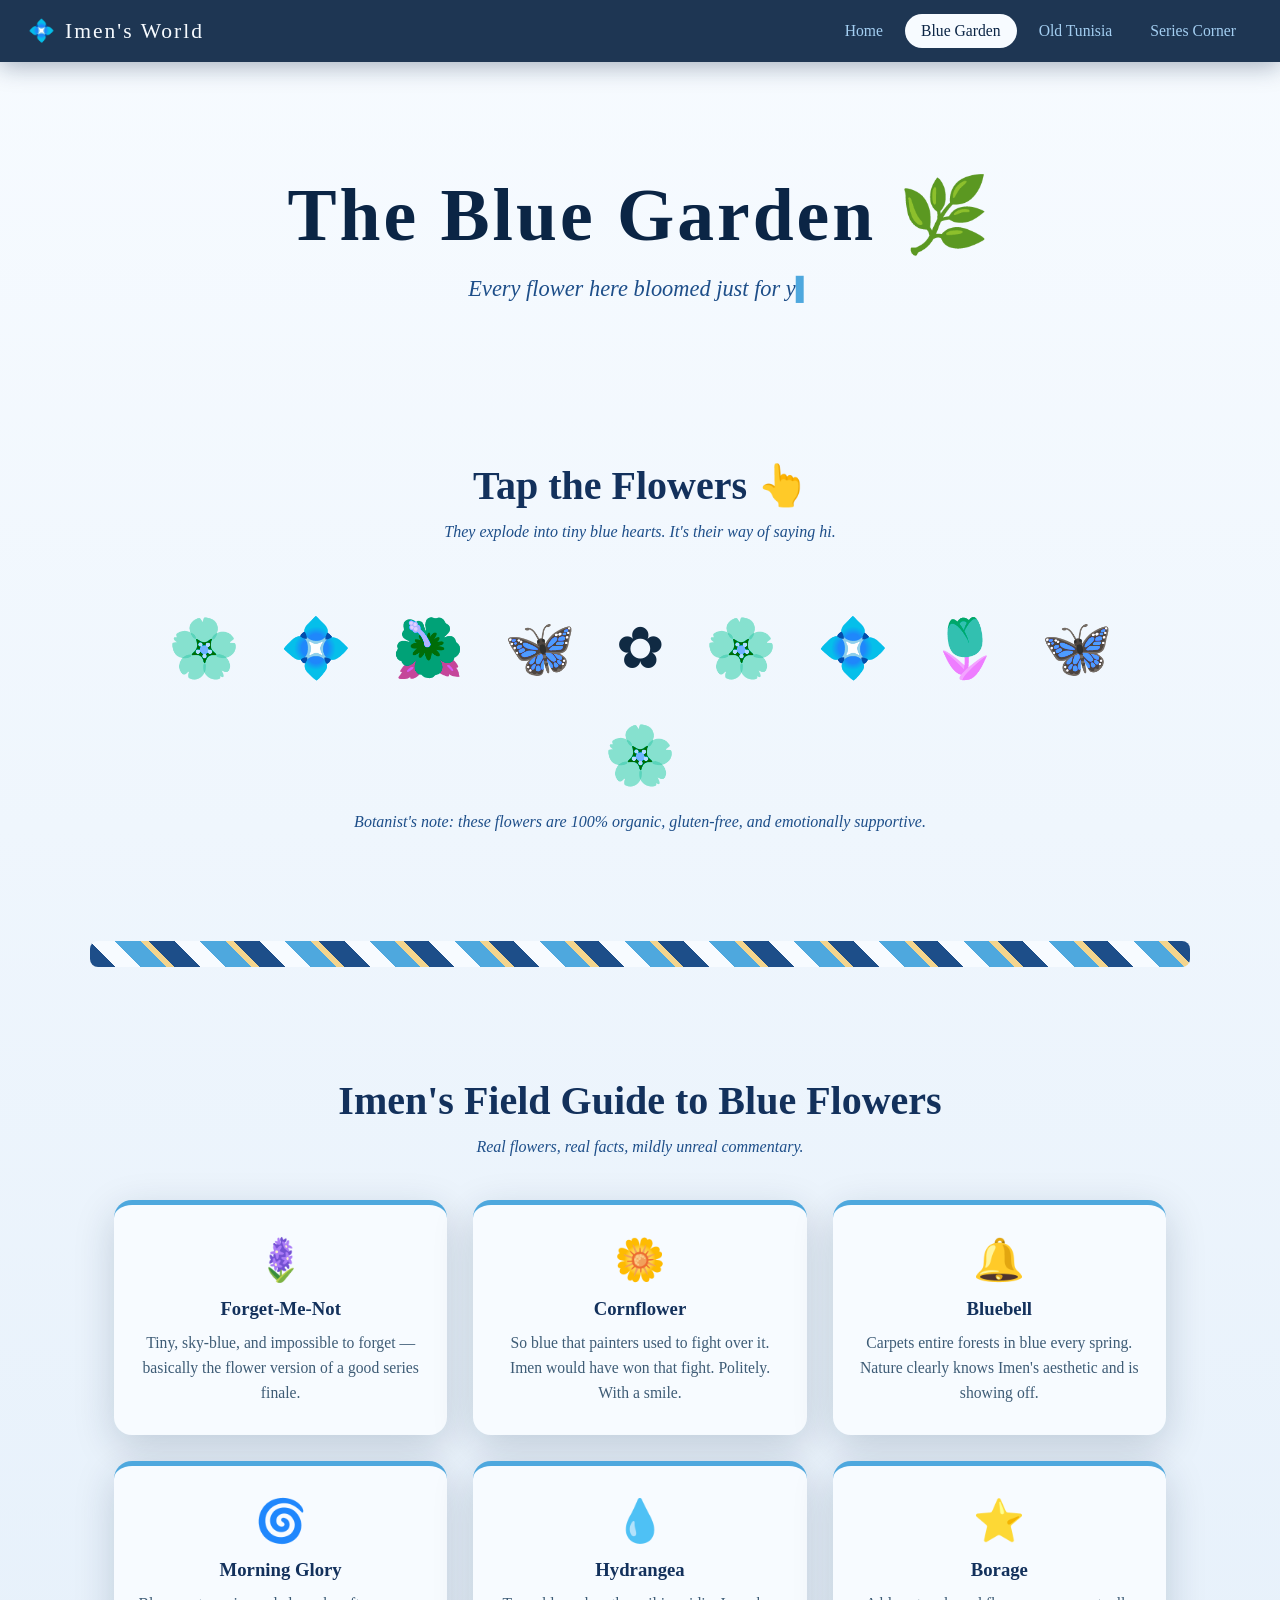
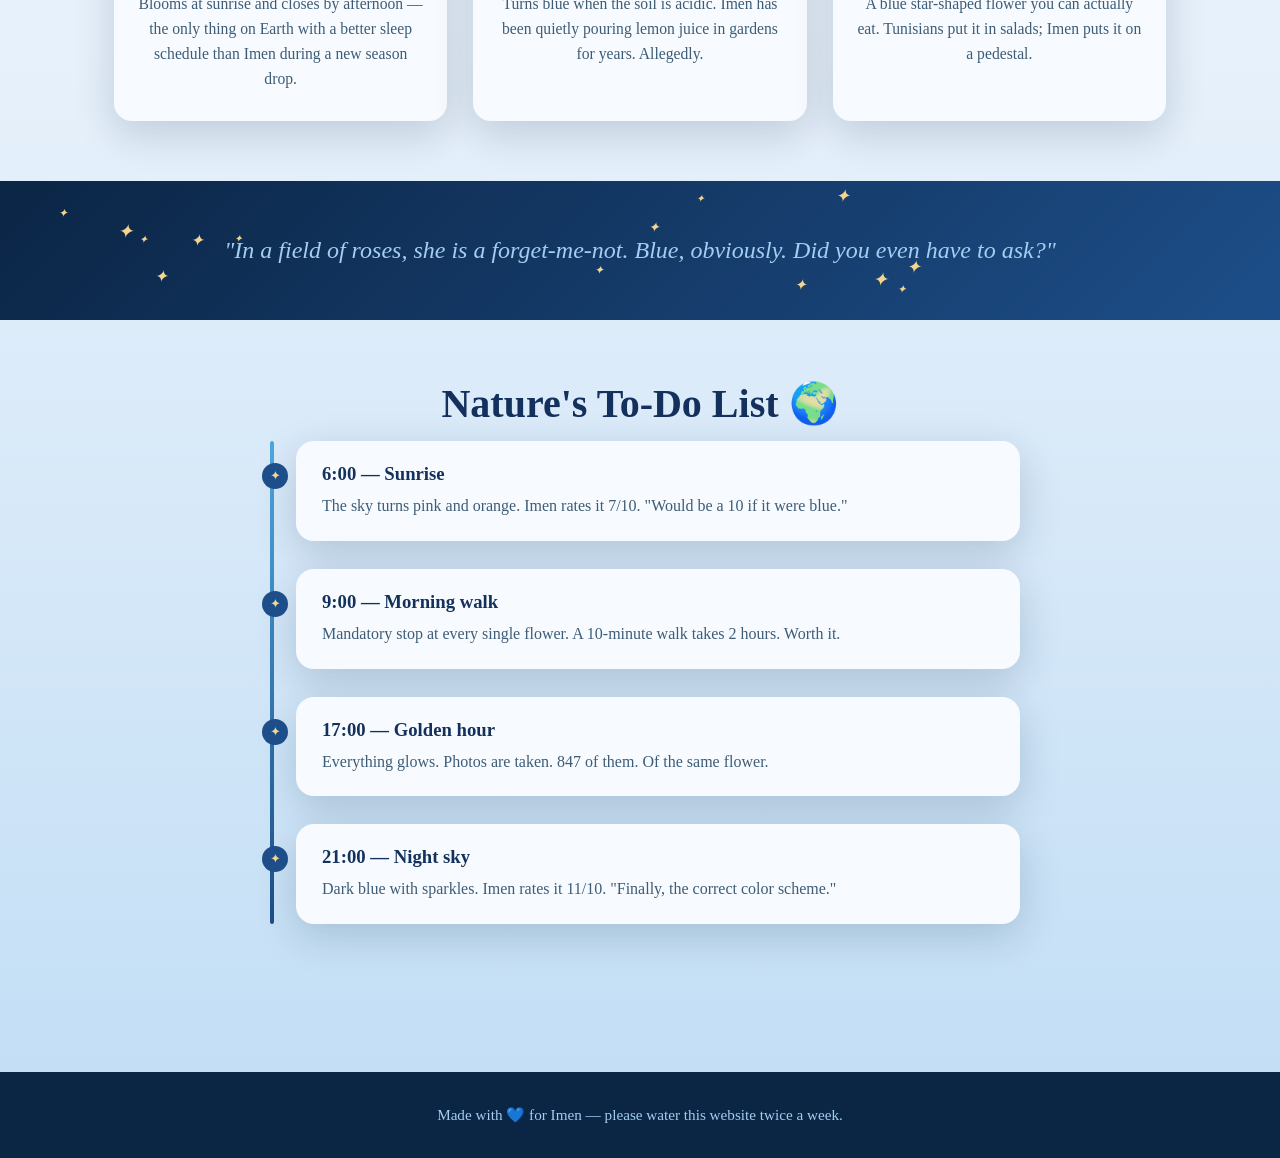
==== garden.html @ 589ac903 "basics" ====
<!DOCTYPE html>
<html lang="en">
<head>
  <meta charset="UTF-8" />
  <meta name="viewport" content="width=device-width, initial-scale=1.0" />
  <title>The Blue Garden 🌸 — Imen's World</title>
  <link rel="stylesheet" href="style.css" />
</head>
<body>

  <nav>
    <a class="logo" href="index.html"><span class="spin-flower">💠</span> Imen's World</a>
    <div class="nav-links">
      <a href="index.html">Home</a>
      <a href="garden.html" class="active">Blue Garden</a>
      <a href="tunisia.html">Old Tunisia</a>
      <a href="series.html">Series Corner</a>
    </div>
  </nav>

  <main>
    <header class="hero">
      <h1>The Blue Garden 🌿</h1>
      <p class="subtitle typewriter" data-typewriter='["Every flower here bloomed just for you.","Click a flower. Go on. They like it.","No red roses were allowed past security."]'></p>
    </header>

    <section>
      <h2 class="section-title reveal">Tap the Flowers 👆</h2>
      <p class="section-sub reveal">They explode into tiny blue hearts. It's their way of saying hi.</p>

      <div class="garden">
        <span class="flower tint">🌸</span>
        <span class="flower">💠</span>
        <span class="flower tint">🌺</span>
        <span class="flower tint">🦋</span>
        <span class="flower">✿</span>
        <span class="flower tint">🌸</span>
        <span class="flower">💠</span>
        <span class="flower tint">🌷</span>
        <span class="flower tint">🦋</span>
        <span class="flower tint">🌸</span>
      </div>
      <p class="stem-note">Botanist's note: these flowers are 100% organic, gluten-free, and emotionally supportive.</p>
    </section>

    <div class="mosaic-band"></div>

    <section>
      <h2 class="section-title reveal">Imen's Field Guide to Blue Flowers</h2>
      <p class="section-sub reveal">Real flowers, real facts, mildly unreal commentary.</p>

      <div class="card-grid">
        <div class="card reveal">
          <span class="emoji">🪻</span>
          <h3>Forget-Me-Not</h3>
          <p>Tiny, sky-blue, and impossible to forget — basically the flower version of a good series finale.</p>
        </div>
        <div class="card reveal">
          <span class="emoji">🌼</span>
          <h3>Cornflower</h3>
          <p>So blue that painters used to fight over it. Imen would have won that fight. Politely. With a smile.</p>
        </div>
        <div class="card reveal">
          <span class="emoji">🔔</span>
          <h3>Bluebell</h3>
          <p>Carpets entire forests in blue every spring. Nature clearly knows Imen's aesthetic and is showing off.</p>
        </div>
        <div class="card reveal">
          <span class="emoji">🌀</span>
          <h3>Morning Glory</h3>
          <p>Blooms at sunrise and closes by afternoon — the only thing on Earth with a better sleep schedule than Imen during a new season drop.</p>
        </div>
        <div class="card reveal">
          <span class="emoji">💧</span>
          <h3>Hydrangea</h3>
          <p>Turns blue when the soil is acidic. Imen has been quietly pouring lemon juice in gardens for years. Allegedly.</p>
        </div>
        <div class="card reveal">
          <span class="emoji">⭐</span>
          <h3>Borage</h3>
          <p>A blue star-shaped flower you can actually eat. Tunisians put it in salads; Imen puts it on a pedestal.</p>
        </div>
      </div>
    </section>

    <div class="quote-banner reveal">
      "In a field of roses, she is a forget-me-not. Blue, obviously. Did you even have to ask?"
    </div>

    <section>
      <h2 class="section-title reveal">Nature's To-Do List 🌍</h2>
      <div class="timeline">
        <div class="timeline-item reveal">
          <h3>6:00 — Sunrise</h3>
          <p>The sky turns pink and orange. Imen rates it 7/10. "Would be a 10 if it were blue."</p>
        </div>
        <div class="timeline-item reveal">
          <h3>9:00 — Morning walk</h3>
          <p>Mandatory stop at every single flower. A 10-minute walk takes 2 hours. Worth it.</p>
        </div>
        <div class="timeline-item reveal">
          <h3>17:00 — Golden hour</h3>
          <p>Everything glows. Photos are taken. 847 of them. Of the same flower.</p>
        </div>
        <div class="timeline-item reveal">
          <h3>21:00 — Night sky</h3>
          <p>Dark blue with sparkles. Imen rates it 11/10. "Finally, the correct color scheme."</p>
        </div>
      </div>
    </section>
  </main>

  <footer>
    Made with <span class="heart">💙</span> for Imen — please water this website twice a week.
  </footer>

  <script src="script.js"></script>
</body>
</html>
---- style.css ----
/* ============================================
   Imen's World — shared styles
   Palette: Sidi Bou Said blues & whites
   ============================================ */

:root {
  --night: #0b2545;
  --deep: #13315c;
  --royal: #1d4e89;
  --sky: #4ea8de;
  --baby: #a3cef1;
  --mist: #e7f1fb;
  --cloud: #f7fbff;
  --gold: #f4d58d;
  --ink: #102a43;
  --radius: 18px;
  --shadow: 0 12px 40px rgba(11, 37, 69, 0.18);
}

* { margin: 0; padding: 0; box-sizing: border-box; }

html { scroll-behavior: smooth; }

body {
  font-family: "Georgia", "Times New Roman", serif;
  background: linear-gradient(180deg, var(--cloud) 0%, var(--mist) 60%, var(--baby) 130%);
  color: var(--ink);
  min-height: 100vh;
  overflow-x: hidden;
}

/* ---------- Page fade-in ---------- */
main { animation: pageIn 0.9s ease both; }
@keyframes pageIn {
  from { opacity: 0; transform: translateY(24px); }
  to   { opacity: 1; transform: translateY(0); }
}

/* ---------- Navigation ---------- */
nav {
  position: sticky;
  top: 0;
  z-index: 100;
  display: flex;
  align-items: center;
  justify-content: space-between;
  flex-wrap: wrap;
  gap: 10px;
  padding: 14px 28px;
  background: rgba(11, 37, 69, 0.92);
  backdrop-filter: blur(8px);
  box-shadow: 0 4px 24px rgba(11, 37, 69, 0.35);
}

.logo {
  color: var(--cloud);
  font-size: 1.35rem;
  letter-spacing: 2px;
  text-decoration: none;
  display: flex;
  align-items: center;
  gap: 8px;
}

.logo .spin-flower {
  display: inline-block;
  animation: slowSpin 9s linear infinite;
}
@keyframes slowSpin { to { transform: rotate(360deg); } }

.nav-links { display: flex; gap: 6px; flex-wrap: wrap; }

.nav-links a {
  color: var(--baby);
  text-decoration: none;
  padding: 8px 16px;
  border-radius: 999px;
  transition: background 0.3s, color 0.3s, transform 0.3s;
  font-size: 0.98rem;
}

.nav-links a:hover {
  background: var(--sky);
  color: var(--night);
  transform: translateY(-3px) rotate(-1deg);
}

.nav-links a.active {
  background: var(--cloud);
  color: var(--night);
}

/* ---------- Hero ---------- */
.hero {
  position: relative;
  text-align: center;
  padding: 110px 20px 90px;
  overflow: hidden;
}

.hero h1 {
  font-size: clamp(2.4rem, 7vw, 4.6rem);
  color: var(--night);
  letter-spacing: 3px;
  animation: glowPulse 4s ease-in-out infinite;
}

@keyframes glowPulse {
  0%, 100% { text-shadow: 0 0 10px rgba(78, 168, 222, 0.25); }
  50%      { text-shadow: 0 0 30px rgba(78, 168, 222, 0.75); }
}

.hero .subtitle {
  margin-top: 18px;
  font-size: clamp(1.05rem, 2.6vw, 1.4rem);
  color: var(--royal);
  font-style: italic;
  min-height: 1.6em;
}

.typewriter::after {
  content: "▌";
  color: var(--sky);
  animation: blink 0.85s steps(1) infinite;
}
@keyframes blink { 50% { opacity: 0; } }

/* ---------- Buttons ---------- */
.btn {
  display: inline-block;
  margin-top: 30px;
  padding: 14px 34px;
  border: none;
  border-radius: 999px;
  background: linear-gradient(135deg, var(--royal), var(--sky));
  color: var(--cloud);
  font-size: 1.05rem;
  font-family: inherit;
  text-decoration: none;
  cursor: pointer;
  box-shadow: var(--shadow);
  transition: transform 0.3s, box-shadow 0.3s;
}

.btn:hover {
  transform: translateY(-5px) scale(1.04);
  box-shadow: 0 18px 50px rgba(29, 78, 137, 0.4);
}

.btn:active { transform: scale(0.97); }

/* ---------- Sections & cards ---------- */
section { padding: 60px 24px; max-width: 1100px; margin: 0 auto; }

.section-title {
  text-align: center;
  font-size: clamp(1.7rem, 4vw, 2.5rem);
  color: var(--deep);
  margin-bottom: 14px;
}

.section-sub {
  text-align: center;
  color: var(--royal);
  font-style: italic;
  margin-bottom: 44px;
}

.card-grid {
  display: grid;
  grid-template-columns: repeat(auto-fit, minmax(250px, 1fr));
  gap: 26px;
}

.card {
  background: var(--cloud);
  border-radius: var(--radius);
  padding: 30px 24px;
  text-align: center;
  box-shadow: var(--shadow);
  border-top: 5px solid var(--sky);
  transition: transform 0.35s, box-shadow 0.35s;
}

.card:hover {
  transform: translateY(-10px) rotate(0.6deg);
  box-shadow: 0 24px 60px rgba(11, 37, 69, 0.25);
}

.card .emoji {
  font-size: 2.6rem;
  display: inline-block;
  animation: floaty 3.4s ease-in-out infinite;
}

.card h3 { color: var(--deep); margin: 14px 0 10px; }
.card p { color: #3e5c76; line-height: 1.6; font-size: 0.98rem; }

@keyframes floaty {
  0%, 100% { transform: translateY(0); }
  50%      { transform: translateY(-9px); }
}

/* ---------- Scroll reveal ---------- */
.reveal {
  opacity: 0;
  transform: translateY(40px);
  transition: opacity 0.8s ease, transform 0.8s ease;
}
.reveal.visible { opacity: 1; transform: translateY(0); }

/* ---------- Falling petals ---------- */
.petal {
  position: fixed;
  top: -40px;
  color: var(--sky);
  z-index: 50;
  pointer-events: none;
  user-select: none;
  animation-name: fall, sway;
  animation-timing-function: linear, ease-in-out;
  animation-iteration-count: 1, infinite;
}

@keyframes fall {
  to { transform: translateY(110vh) rotate(360deg); opacity: 0.85; }
}
@keyframes sway {
  0%, 100% { margin-left: 0; }
  50%      { margin-left: 48px; }
}

/* ---------- Flip cards (series) ---------- */
.flip-card {
  background: transparent;
  perspective: 1100px;
  height: 270px;
}

.flip-inner {
  position: relative;
  width: 100%;
  height: 100%;
  transition: transform 0.8s cubic-bezier(0.4, 0.2, 0.2, 1);
  transform-style: preserve-3d;
}

.flip-card:hover .flip-inner { transform: rotateY(180deg); }

.flip-face {
  position: absolute;
  inset: 0;
  backface-visibility: hidden;
  border-radius: var(--radius);
  display: flex;
  flex-direction: column;
  align-items: center;
  justify-content: center;
  padding: 24px;
  text-align: center;
  box-shadow: var(--shadow);
}

.flip-front {
  background: linear-gradient(160deg, var(--deep), var(--royal));
  color: var(--cloud);
}

.flip-front .emoji { font-size: 3rem; }
.flip-front h3 { margin-top: 14px; letter-spacing: 1px; }

.flip-back {
  background: var(--cloud);
  color: var(--ink);
  transform: rotateY(180deg);
  border: 2px solid var(--baby);
  line-height: 1.55;
}

/* ---------- Tunisian arches & mosaic ---------- */
.arch-row {
  display: grid;
  grid-template-columns: repeat(auto-fit, minmax(220px, 1fr));
  gap: 26px;
}

.arch {
  background: var(--cloud);
  border: 3px solid var(--royal);
  border-radius: 130px 130px var(--radius) var(--radius);
  padding: 60px 22px 30px;
  text-align: center;
  box-shadow: var(--shadow);
  transition: transform 0.4s;
  position: relative;
  overflow: hidden;
}

.arch::before {
  content: "";
  position: absolute;
  top: 0; left: 0; right: 0;
  height: 12px;
  background: repeating-linear-gradient(
    90deg,
    var(--royal) 0 14px,
    var(--cloud) 14px 28px,
    var(--sky) 28px 42px,
    var(--cloud) 42px 56px
  );
}

.arch:hover { transform: translateY(-8px) scale(1.02); }

.arch .door {
  font-size: 3rem;
  display: inline-block;
  transition: transform 0.5s;
}
.arch:hover .door { transform: rotateY(35deg) scale(1.15); }

.arch h3 { color: var(--deep); margin: 12px 0 10px; }
.arch p { color: #3e5c76; line-height: 1.6; font-size: 0.95rem; }

.mosaic-band {
  height: 26px;
  margin: 50px auto;
  max-width: 1100px;
  border-radius: 8px;
  background: repeating-linear-gradient(
    45deg,
    var(--royal) 0 18px,
    var(--cloud) 18px 36px,
    var(--sky) 36px 54px,
    var(--gold) 54px 60px
  );
  background-size: 200% 100%;
  animation: mosaicSlide 14s linear infinite;
}

@keyframes mosaicSlide { to { background-position: 200% 0; } }

/* ---------- Garden / blooming flowers ---------- */
.garden {
  display: flex;
  justify-content: center;
  align-items: flex-end;
  gap: clamp(8px, 4vw, 40px);
  flex-wrap: wrap;
  padding: 30px 10px 0;
}

.flower {
  font-size: clamp(2.2rem, 6vw, 3.6rem);
  transform: scale(0);
  animation: bloom 1.1s cubic-bezier(0.34, 1.56, 0.64, 1) forwards;
  cursor: pointer;
  transition: transform 0.3s;
}

.flower:hover { transform: scale(1.3) rotate(12deg) !important; }

.flower.tint { filter: hue-rotate(195deg) saturate(1.35); }

@keyframes bloom {
  to { transform: scale(1); }
}

.stem-note {
  text-align: center;
  margin-top: 24px;
  color: var(--royal);
  font-style: italic;
}

/* ---------- Joke box ---------- */
.joke-box {
  max-width: 640px;
  margin: 0 auto;
  background: var(--cloud);
  border-radius: var(--radius);
  border: 2px dashed var(--sky);
  padding: 38px 30px;
  text-align: center;
  box-shadow: var(--shadow);
}

.joke-box p {
  font-size: 1.15rem;
  line-height: 1.65;
  color: var(--deep);
  min-height: 3.4em;
  transition: opacity 0.3s;
}

.joke-box p.fading { opacity: 0; }

/* ---------- Quote banner ---------- */
.quote-banner {
  background: linear-gradient(135deg, var(--night), var(--royal));
  color: var(--baby);
  text-align: center;
  padding: 56px 24px;
  font-size: clamp(1.1rem, 3vw, 1.5rem);
  font-style: italic;
  position: relative;
  overflow: hidden;
}

.quote-banner .star {
  position: absolute;
  color: var(--gold);
  animation: twinkle 2.6s ease-in-out infinite;
}

@keyframes twinkle {
  0%, 100% { opacity: 0.15; transform: scale(0.8); }
  50%      { opacity: 1; transform: scale(1.25); }
}

/* ---------- Timeline (old Tunisian times) ---------- */
.timeline {
  position: relative;
  max-width: 760px;
  margin: 0 auto;
  padding-left: 36px;
}

.timeline::before {
  content: "";
  position: absolute;
  left: 10px; top: 0; bottom: 0;
  width: 4px;
  border-radius: 4px;
  background: linear-gradient(var(--sky), var(--royal));
}

.timeline-item {
  position: relative;
  background: var(--cloud);
  border-radius: var(--radius);
  padding: 22px 26px;
  margin-bottom: 28px;
  box-shadow: var(--shadow);
}

.timeline-item::before {
  content: "✦";
  position: absolute;
  left: -34px; top: 22px;
  color: var(--gold);
  background: var(--royal);
  border-radius: 50%;
  width: 26px; height: 26px;
  display: flex;
  align-items: center;
  justify-content: center;
  font-size: 0.8rem;
}

.timeline-item h3 { color: var(--deep); margin-bottom: 8px; }
.timeline-item p { color: #3e5c76; line-height: 1.6; }

/* ---------- Footer ---------- */
footer {
  margin-top: 60px;
  padding: 34px 20px;
  text-align: center;
  background: var(--night);
  color: var(--baby);
  font-size: 0.95rem;
}

footer .heart {
  display: inline-block;
  animation: heartbeat 1.6s ease-in-out infinite;
}

@keyframes heartbeat {
  0%, 100% { transform: scale(1); }
  25%      { transform: scale(1.3); }
  40%      { transform: scale(1); }
}

/* ---------- Misc ---------- */
.wave-divider { display: block; width: 100%; height: 70px; }

@media (max-width: 600px) {
  nav { justify-content: center; }
  .hero { padding: 70px 16px 60px; }
}
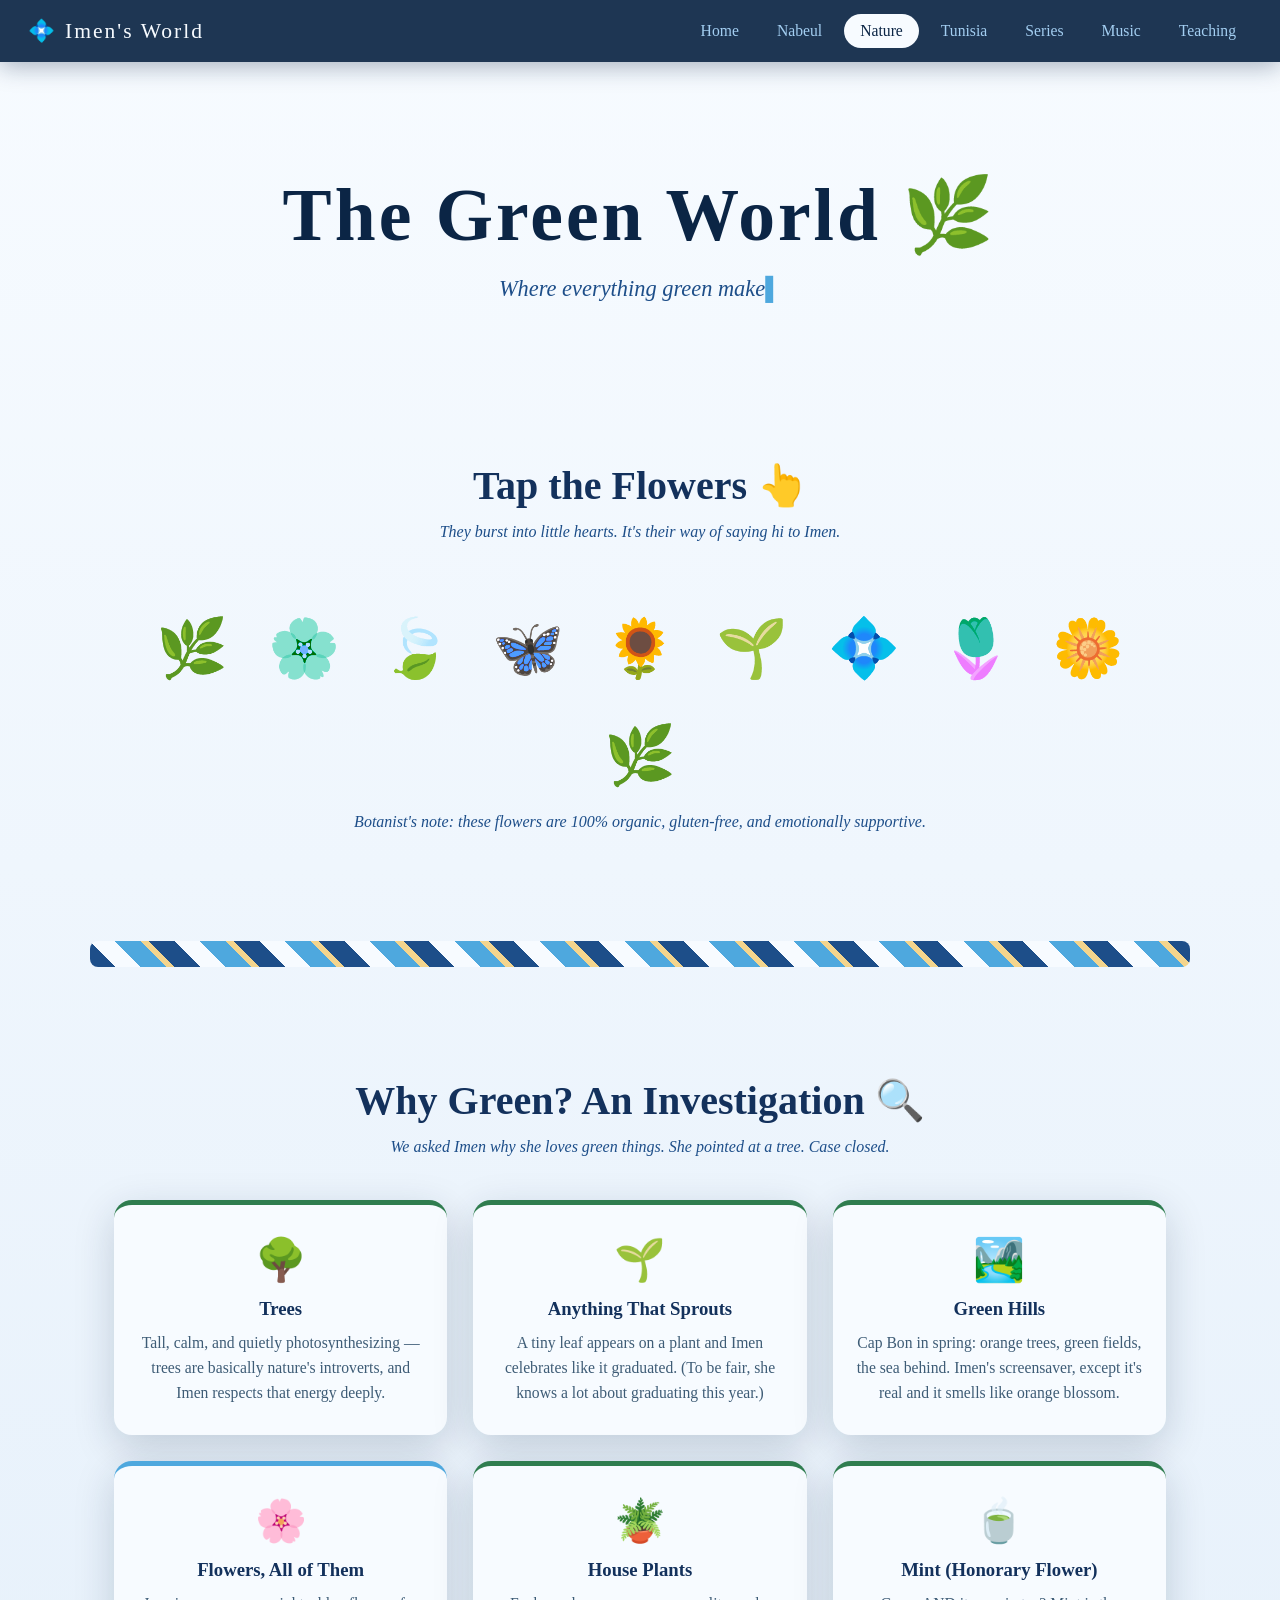
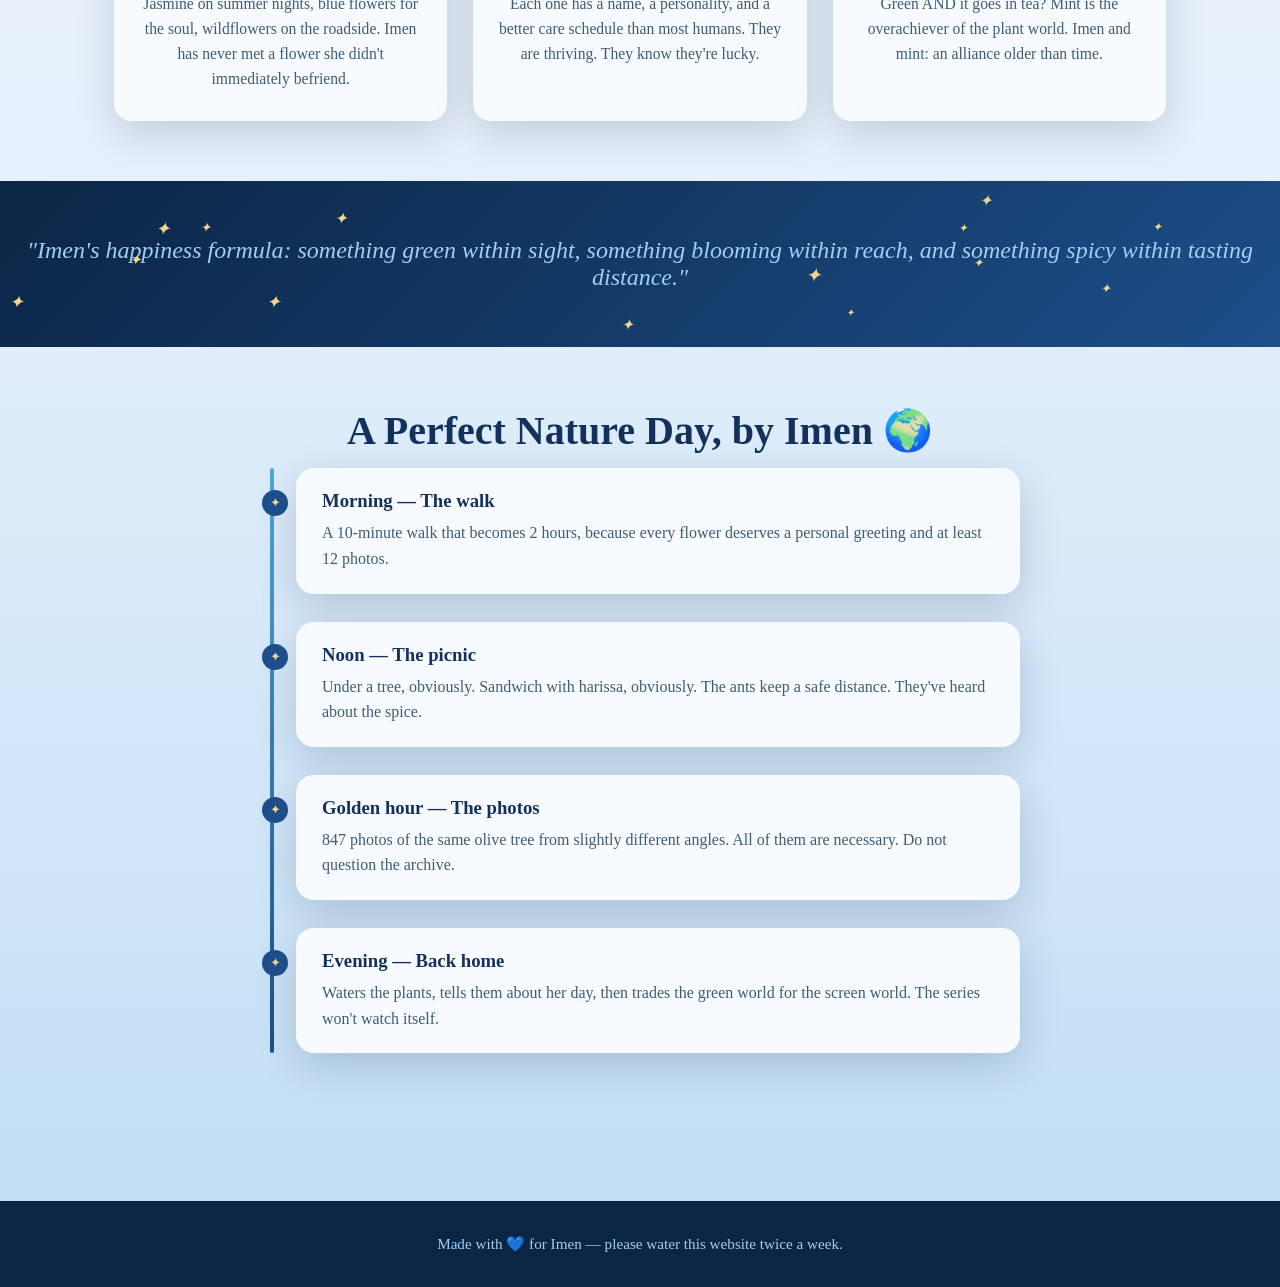
==== commit 8c852c24: "new website" ====
--- a/garden.html
+++ b/garden.html
@@ -3,7 +3,7 @@
 <head>
   <meta charset="UTF-8" />
   <meta name="viewport" content="width=device-width, initial-scale=1.0" />
-  <title>The Blue Garden 🌸 — Imen's World</title>
+  <title>Nature &amp; Green Things 🌿 — The World of Imen</title>
   <link rel="stylesheet" href="style.css" />
 </head>
 <body>
@@ -12,33 +12,36 @@
     <a class="logo" href="index.html"><span class="spin-flower">💠</span> Imen's World</a>
     <div class="nav-links">
       <a href="index.html">Home</a>
-      <a href="garden.html" class="active">Blue Garden</a>
-      <a href="tunisia.html">Old Tunisia</a>
-      <a href="series.html">Series Corner</a>
+      <a href="nabeul.html">Nabeul</a>
+      <a href="garden.html" class="active">Nature</a>
+      <a href="tunisia.html">Tunisia</a>
+      <a href="series.html">Series</a>
+      <a href="music.html">Music</a>
+      <a href="teaching.html">Teaching</a>
     </div>
   </nav>
 
   <main>
     <header class="hero">
-      <h1>The Blue Garden 🌿</h1>
-      <p class="subtitle typewriter" data-typewriter='["Every flower here bloomed just for you.","Click a flower. Go on. They like it.","No red roses were allowed past security."]'></p>
+      <h1>The Green World 🌿</h1>
+      <p class="subtitle typewriter" data-typewriter='["Where everything green makes Imen happy.","Flowers, leaves, hills — her personal therapy.","Plants love her back. We have proof. Sort of."]'></p>
     </header>
 
     <section>
       <h2 class="section-title reveal">Tap the Flowers 👆</h2>
-      <p class="section-sub reveal">They explode into tiny blue hearts. It's their way of saying hi.</p>
+      <p class="section-sub reveal">They burst into little hearts. It's their way of saying hi to Imen.</p>
 
       <div class="garden">
+        <span class="flower">🌿</span>
         <span class="flower tint">🌸</span>
-        <span class="flower">💠</span>
-        <span class="flower tint">🌺</span>
+        <span class="flower">🍃</span>
         <span class="flower tint">🦋</span>
-        <span class="flower">✿</span>
-        <span class="flower tint">🌸</span>
+        <span class="flower">🌻</span>
+        <span class="flower">🌱</span>
         <span class="flower">💠</span>
         <span class="flower tint">🌷</span>
-        <span class="flower tint">🦋</span>
-        <span class="flower tint">🌸</span>
+        <span class="flower">🌼</span>
+        <span class="flower">🌿</span>
       </div>
       <p class="stem-note">Botanist's note: these flowers are 100% organic, gluten-free, and emotionally supportive.</p>
     </section>
@@ -46,65 +49,65 @@
     <div class="mosaic-band"></div>
 
     <section>
-      <h2 class="section-title reveal">Imen's Field Guide to Blue Flowers</h2>
-      <p class="section-sub reveal">Real flowers, real facts, mildly unreal commentary.</p>
+      <h2 class="section-title reveal">Why Green? An Investigation 🔍</h2>
+      <p class="section-sub reveal">We asked Imen why she loves green things. She pointed at a tree. Case closed.</p>
 
       <div class="card-grid">
-        <div class="card reveal">
-          <span class="emoji">🪻</span>
-          <h3>Forget-Me-Not</h3>
-          <p>Tiny, sky-blue, and impossible to forget — basically the flower version of a good series finale.</p>
+        <div class="card green reveal">
+          <span class="emoji">🌳</span>
+          <h3>Trees</h3>
+          <p>Tall, calm, and quietly photosynthesizing — trees are basically nature's introverts, and Imen respects that energy deeply.</p>
+        </div>
+        <div class="card green reveal">
+          <span class="emoji">🌱</span>
+          <h3>Anything That Sprouts</h3>
+          <p>A tiny leaf appears on a plant and Imen celebrates like it graduated. (To be fair, she knows a lot about graduating this year.)</p>
+        </div>
+        <div class="card green reveal">
+          <span class="emoji">🏞️</span>
+          <h3>Green Hills</h3>
+          <p>Cap Bon in spring: orange trees, green fields, the sea behind. Imen's screensaver, except it's real and it smells like orange blossom.</p>
         </div>
         <div class="card reveal">
-          <span class="emoji">🌼</span>
-          <h3>Cornflower</h3>
-          <p>So blue that painters used to fight over it. Imen would have won that fight. Politely. With a smile.</p>
+          <span class="emoji">🌸</span>
+          <h3>Flowers, All of Them</h3>
+          <p>Jasmine on summer nights, blue flowers for the soul, wildflowers on the roadside. Imen has never met a flower she didn't immediately befriend.</p>
         </div>
-        <div class="card reveal">
-          <span class="emoji">🔔</span>
-          <h3>Bluebell</h3>
-          <p>Carpets entire forests in blue every spring. Nature clearly knows Imen's aesthetic and is showing off.</p>
+        <div class="card green reveal">
+          <span class="emoji">🪴</span>
+          <h3>House Plants</h3>
+          <p>Each one has a name, a personality, and a better care schedule than most humans. They are thriving. They know they're lucky.</p>
         </div>
-        <div class="card reveal">
-          <span class="emoji">🌀</span>
-          <h3>Morning Glory</h3>
-          <p>Blooms at sunrise and closes by afternoon — the only thing on Earth with a better sleep schedule than Imen during a new season drop.</p>
-        </div>
-        <div class="card reveal">
-          <span class="emoji">💧</span>
-          <h3>Hydrangea</h3>
-          <p>Turns blue when the soil is acidic. Imen has been quietly pouring lemon juice in gardens for years. Allegedly.</p>
-        </div>
-        <div class="card reveal">
-          <span class="emoji">⭐</span>
-          <h3>Borage</h3>
-          <p>A blue star-shaped flower you can actually eat. Tunisians put it in salads; Imen puts it on a pedestal.</p>
+        <div class="card green reveal">
+          <span class="emoji">🍵</span>
+          <h3>Mint (Honorary Flower)</h3>
+          <p>Green AND it goes in tea? Mint is the overachiever of the plant world. Imen and mint: an alliance older than time.</p>
         </div>
       </div>
     </section>
 
     <div class="quote-banner reveal">
-      "In a field of roses, she is a forget-me-not. Blue, obviously. Did you even have to ask?"
+      "Imen's happiness formula: something green within sight, something blooming within reach, and something spicy within tasting distance."
     </div>
 
     <section>
-      <h2 class="section-title reveal">Nature's To-Do List 🌍</h2>
+      <h2 class="section-title reveal">A Perfect Nature Day, by Imen 🌍</h2>
       <div class="timeline">
         <div class="timeline-item reveal">
-          <h3>6:00 — Sunrise</h3>
-          <p>The sky turns pink and orange. Imen rates it 7/10. "Would be a 10 if it were blue."</p>
+          <h3>Morning — The walk</h3>
+          <p>A 10-minute walk that becomes 2 hours, because every flower deserves a personal greeting and at least 12 photos.</p>
         </div>
         <div class="timeline-item reveal">
-          <h3>9:00 — Morning walk</h3>
-          <p>Mandatory stop at every single flower. A 10-minute walk takes 2 hours. Worth it.</p>
+          <h3>Noon — The picnic</h3>
+          <p>Under a tree, obviously. Sandwich with harissa, obviously. The ants keep a safe distance. They've heard about the spice.</p>
         </div>
         <div class="timeline-item reveal">
-          <h3>17:00 — Golden hour</h3>
-          <p>Everything glows. Photos are taken. 847 of them. Of the same flower.</p>
+          <h3>Golden hour — The photos</h3>
+          <p>847 photos of the same olive tree from slightly different angles. All of them are necessary. Do not question the archive.</p>
         </div>
         <div class="timeline-item reveal">
-          <h3>21:00 — Night sky</h3>
-          <p>Dark blue with sparkles. Imen rates it 11/10. "Finally, the correct color scheme."</p>
+          <h3>Evening — Back home</h3>
+          <p>Waters the plants, tells them about her day, then trades the green world for the screen world. The series won't watch itself.</p>
         </div>
       </div>
     </section>
--- a/style.css
+++ b/style.css
@@ -13,6 +13,10 @@
   --cloud: #f7fbff;
   --gold: #f4d58d;
   --ink: #102a43;
+  --leaf: #2f7d4f;
+  --mint: #b7e4c7;
+  --spice: #d1495b;
+  --terra: #c4602e;
   --radius: 18px;
   --shadow: 0 12px 40px rgba(11, 37, 69, 0.18);
 }
@@ -485,7 +489,222 @@
 /* ---------- Misc ---------- */
 .wave-divider { display: block; width: 100%; height: 70px; }
 
+/* ---------- Theme accents per page ---------- */
+.card.green { border-top-color: var(--leaf); }
+.card.spice { border-top-color: var(--spice); }
+.card.terra { border-top-color: var(--terra); }
+.card.gold  { border-top-color: var(--gold); }
+
+/* ---------- Journey map (home) ---------- */
+.journey {
+  position: relative;
+  max-width: 820px;
+  margin: 0 auto;
+  padding-left: 46px;
+}
+
+.journey::before {
+  content: "";
+  position: absolute;
+  left: 16px; top: 8px; bottom: 8px;
+  width: 5px;
+  border-radius: 6px;
+  background: repeating-linear-gradient(
+    180deg,
+    var(--sky) 0 16px,
+    transparent 16px 28px
+  );
+}
+
+.journey-stop {
+  position: relative;
+  background: var(--cloud);
+  border-radius: var(--radius);
+  padding: 24px 26px;
+  margin-bottom: 30px;
+  box-shadow: var(--shadow);
+  display: flex;
+  gap: 18px;
+  align-items: center;
+  flex-wrap: wrap;
+  transition: transform 0.35s;
+}
+
+.journey-stop:hover { transform: translateX(10px); }
+
+.journey-stop::before {
+  content: "📍";
+  position: absolute;
+  left: -44px;
+  font-size: 1.4rem;
+  animation: floaty 3s ease-in-out infinite;
+}
+
+.journey-stop .stop-emoji { font-size: 2.6rem; }
+.journey-stop h3 { color: var(--deep); margin-bottom: 6px; }
+.journey-stop p { color: #3e5c76; line-height: 1.55; font-size: 0.97rem; }
+.journey-stop .grow { flex: 1; min-width: 220px; }
+
+/* ---------- Spice meter ---------- */
+.spice-meter {
+  max-width: 560px;
+  margin: 0 auto;
+  background: var(--cloud);
+  border-radius: var(--radius);
+  padding: 30px;
+  box-shadow: var(--shadow);
+}
+
+.spice-row {
+  display: flex;
+  align-items: center;
+  gap: 12px;
+  margin: 14px 0;
+}
+
+.spice-row .label { flex: 0 0 165px; color: var(--deep); font-size: 0.95rem; }
+
+.spice-bar {
+  flex: 1;
+  height: 16px;
+  border-radius: 999px;
+  background: var(--mist);
+  overflow: hidden;
+}
+
+.spice-fill {
+  display: block;
+  height: 100%;
+  width: 0;
+  border-radius: 999px;
+  background: linear-gradient(90deg, var(--gold), var(--spice));
+  transition: width 1.6s cubic-bezier(0.22, 1, 0.36, 1);
+}
+
+.visible .spice-fill { width: var(--w, 50%); }
+
+.chili {
+  display: inline-block;
+  animation: chiliShake 2.2s ease-in-out infinite;
+}
+
+@keyframes chiliShake {
+  0%, 100% { transform: rotate(0); }
+  10% { transform: rotate(-14deg); }
+  20% { transform: rotate(12deg); }
+  30% { transform: rotate(-8deg); }
+  40% { transform: rotate(0); }
+}
+
+/* ---------- Dancer ---------- */
+.dancer {
+  display: inline-block;
+  font-size: 3rem;
+  animation: dance 1.4s ease-in-out infinite;
+  transform-origin: bottom center;
+}
+
+@keyframes dance {
+  0%, 100% { transform: rotate(-8deg) translateY(0); }
+  25%      { transform: rotate(6deg) translateY(-10px); }
+  50%      { transform: rotate(-5deg) translateY(0); }
+  75%      { transform: rotate(9deg) translateY(-8px); }
+}
+
+/* ---------- Music bars ---------- */
+.music-bars {
+  display: inline-flex;
+  align-items: flex-end;
+  gap: 4px;
+  height: 30px;
+  vertical-align: middle;
+}
+
+.music-bars i {
+  width: 6px;
+  border-radius: 3px;
+  background: var(--sky);
+  animation: bounceBar 1s ease-in-out infinite;
+}
+
+.music-bars i:nth-child(1) { height: 35%; animation-delay: 0s; }
+.music-bars i:nth-child(2) { height: 80%; animation-delay: 0.15s; }
+.music-bars i:nth-child(3) { height: 55%; animation-delay: 0.3s; }
+.music-bars i:nth-child(4) { height: 95%; animation-delay: 0.45s; }
+.music-bars i:nth-child(5) { height: 45%; animation-delay: 0.6s; }
+
+@keyframes bounceBar {
+  0%, 100% { transform: scaleY(0.5); }
+  50%      { transform: scaleY(1.15); }
+}
+
+/* ---------- Graduation cap toss ---------- */
+.cap {
+  display: inline-block;
+  font-size: 3rem;
+  animation: capToss 2.8s ease-in-out infinite;
+}
+
+@keyframes capToss {
+  0%, 100% { transform: translateY(0) rotate(0); }
+  40%      { transform: translateY(-34px) rotate(-22deg); }
+  60%      { transform: translateY(-30px) rotate(18deg); }
+}
+
+/* ---------- Blackboard ---------- */
+.blackboard {
+  max-width: 680px;
+  margin: 0 auto;
+  background: #1e3a34;
+  border: 12px solid #8b5e3c;
+  border-radius: 14px;
+  padding: 34px 28px;
+  color: #f4f9f4;
+  font-family: "Comic Sans MS", "Segoe Print", cursive;
+  text-align: center;
+  box-shadow: var(--shadow);
+}
+
+.blackboard .chalk-line {
+  font-size: 1.15rem;
+  line-height: 2;
+  opacity: 0;
+  animation: chalkIn 0.8s ease forwards;
+}
+
+.blackboard .chalk-line:nth-child(1) { animation-delay: 0.3s; }
+.blackboard .chalk-line:nth-child(2) { animation-delay: 1.1s; }
+.blackboard .chalk-line:nth-child(3) { animation-delay: 1.9s; }
+.blackboard .chalk-line:nth-child(4) { animation-delay: 2.7s; }
+
+@keyframes chalkIn {
+  from { opacity: 0; transform: translateX(-12px); }
+  to   { opacity: 1; transform: translateX(0); }
+}
+
+/* ---------- Chips ---------- */
+.chip-row {
+  display: flex;
+  flex-wrap: wrap;
+  gap: 10px;
+  justify-content: center;
+  margin-top: 18px;
+}
+
+.chip {
+  background: var(--mist);
+  border: 1.5px solid var(--baby);
+  color: var(--deep);
+  padding: 7px 16px;
+  border-radius: 999px;
+  font-size: 0.9rem;
+  transition: transform 0.25s, background 0.25s;
+}
+
+.chip:hover { transform: translateY(-4px) rotate(-1.5deg); background: var(--baby); }
+
 @media (max-width: 600px) {
   nav { justify-content: center; }
   .hero { padding: 70px 16px 60px; }
-}
+  .spice-row .label { flex-basis: 120px; }
+}
